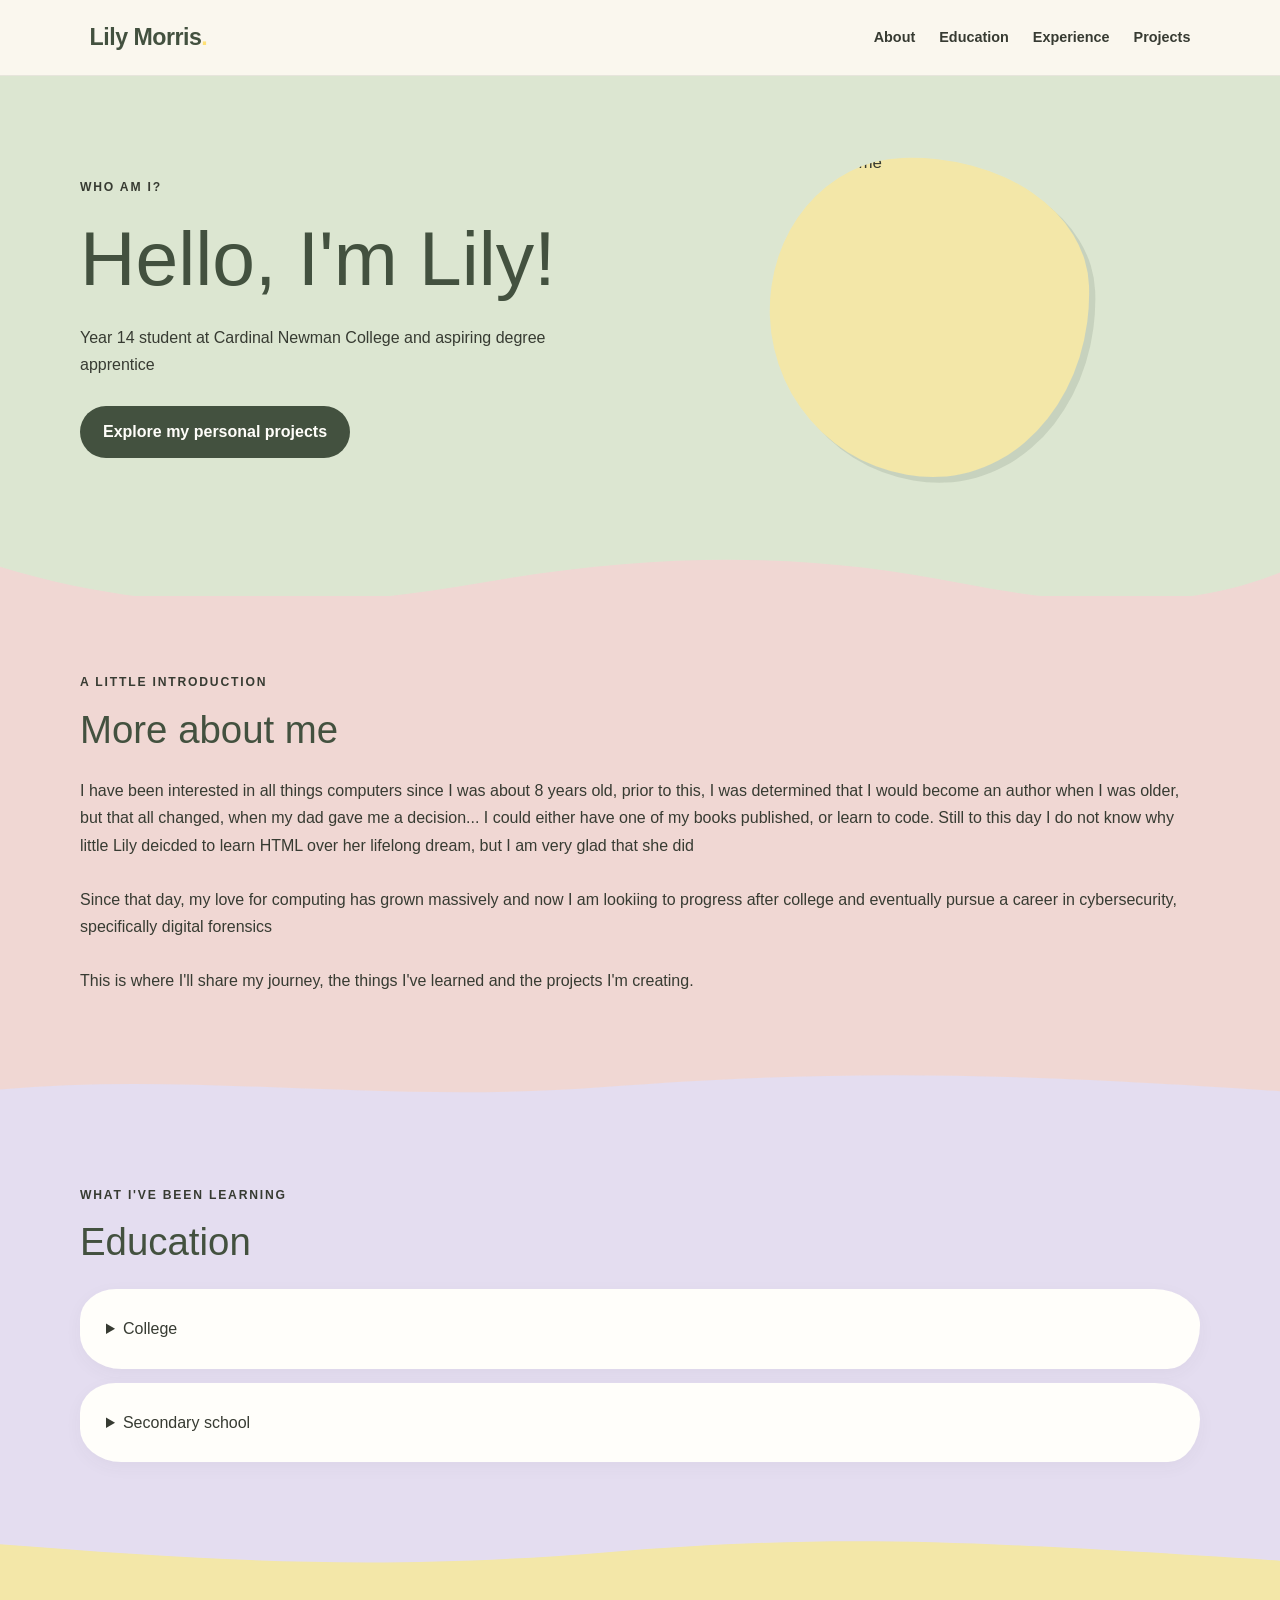
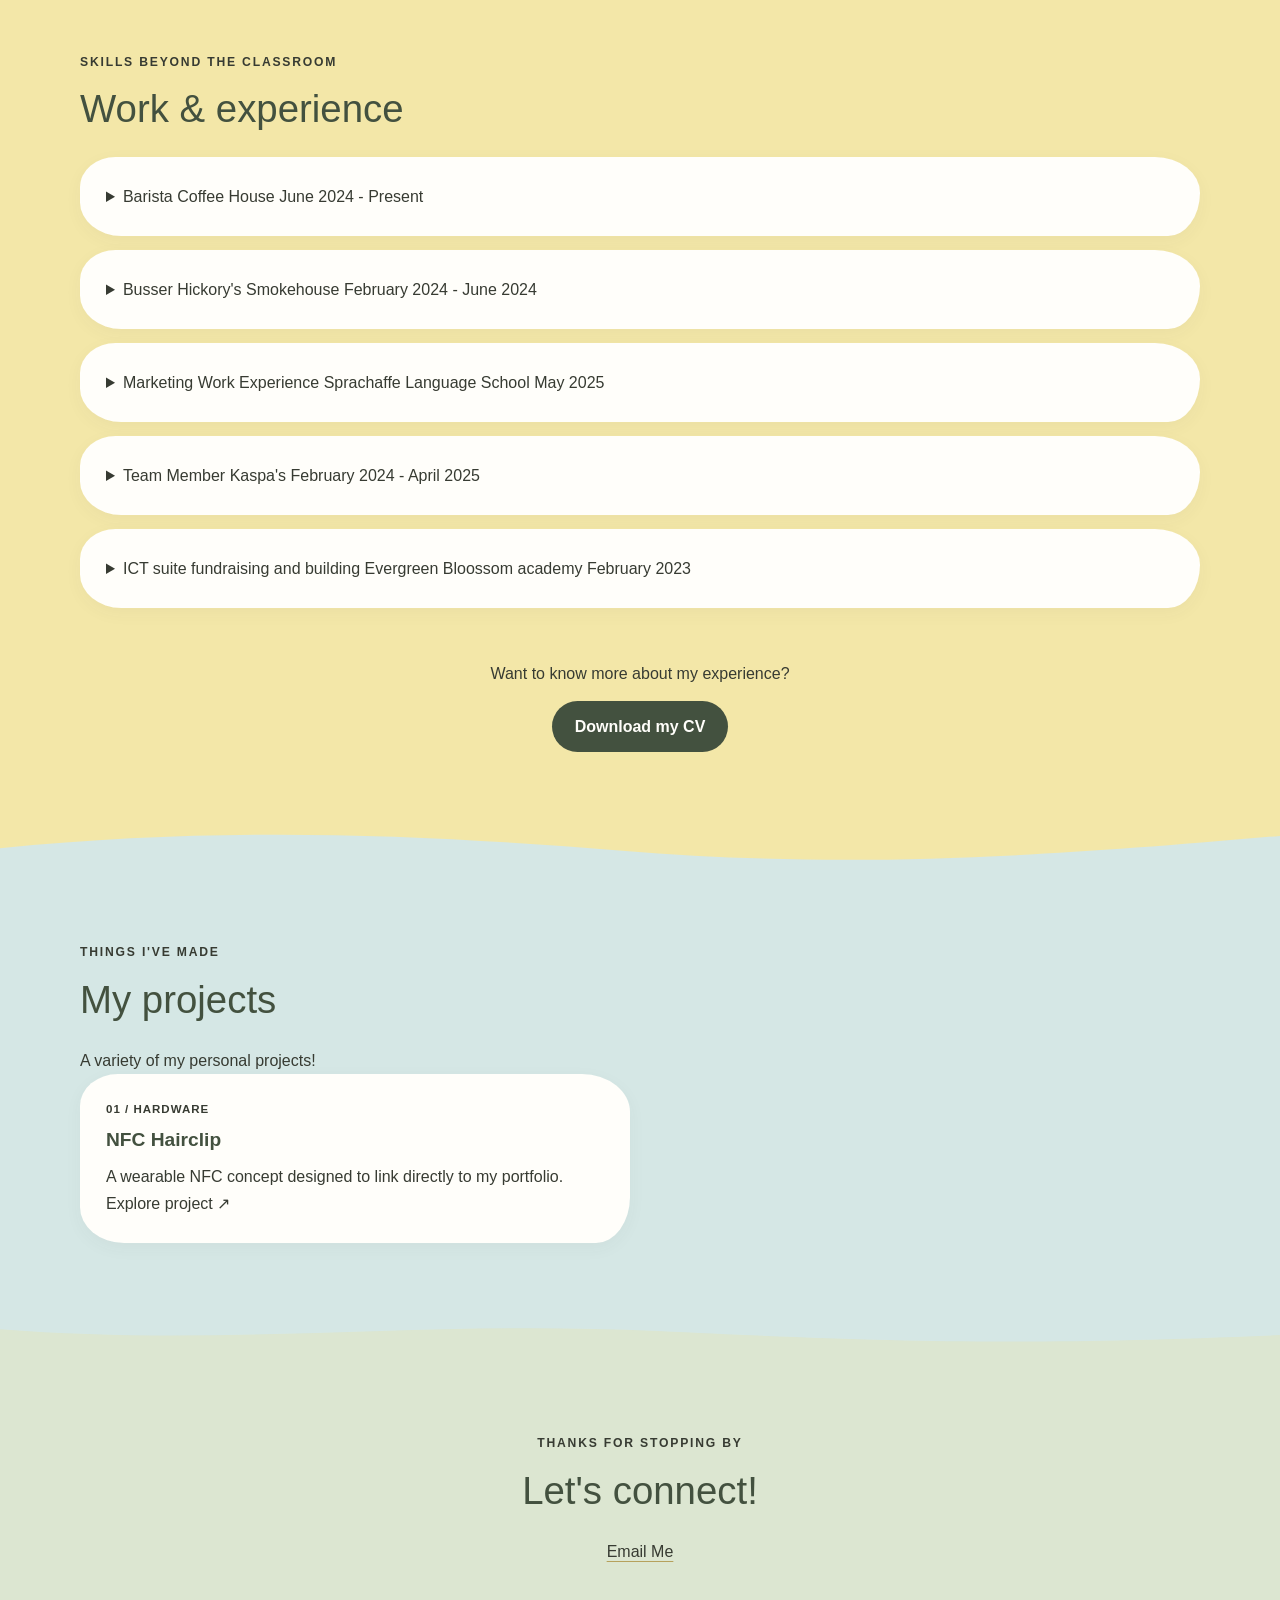
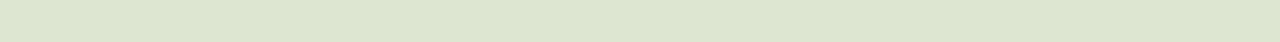
==== index.html @ beda36d9 "Add files via upload" ====
<!DOCTYPE html>
<html lang="en">
<head>
    <meta charset="UTF-8">
    <meta name="viewport" content="width=device-width, initial-scale=1.0">
    <meta name="description" content="My personal computer science and technology portfolio.">
    <title>Lily | Technology Portfolio</title>

    <link rel="stylesheet" href="style.css">
</head>

<body>
    <header class="site-header">
        <a class="logo" href="#home">Lily Morris<span>.</span></a>

        <nav aria-label="Main navigation">
            <a href="#about">About</a>
            <a href="#education">Education</a>
            <a href="#experience">Experience</a>
            <a href="#projects">Projects</a>
        </nav>
    </header>

    <main>
        <!-- Intro -->
        <section id="home" class="section hero">
            <div class="hero-text">
                <p class="eyebrow">WHO AM I?</p>
                <h1>Hello, I'm Lily!</h1>
                <p>
                    Year 14 student at Cardinal Newman College and aspiring degree apprentice
                </p>
                <a class="button" href="#projects">Explore my personal projects</a>
            </div>

            <div class="hero-photo">
                <img src="photos/lily.jpg" alt="A photo of me">
            </div>

            <div class="section-wave" aria-hidden="true">
                <svg viewBox="0 0 1440 55" preserveAspectRatio="none">
                    <path d="M0,18 C180,78 360,72 540,38 C760,-5 930,5 1080,38 C1240,72 1350,65 1440,25 L1440,76 L0,76 Z"
                          fill="#F0D7D3"/>
                </svg>
            </div>
            
        </section>

        <!-- About -->
        <section id="about" class="section about">
            <p class="eyebrow">A LITTLE INTRODUCTION</p>
            <h2>More about me</h2>
            <p>
                I have been interested in all things computers since I was about 8 years old, 
                prior to this, I was determined that I would become an author when I was older, 
                but that all changed, when my dad gave me a decision... I could either have one 
                of my books published, or learn to code. Still to this day I do not know why little 
                Lily deicded to learn HTML over her lifelong dream, but I am very glad that she did
            </p>
            <br>
            <p>
                Since that day, my love for computing has grown massively and now I am lookiing to 
                progress after college and eventually pursue a career in cybersecurity, specifically digital forensics
            </p>
            <br>
            <p>
                This is where I'll share my journey, the things I've
                learned and the projects I'm creating.
            </p>

            <div class="section-wave" aria-hidden="true">
                <svg viewBox="0 0 1440 55" preserveAspectRatio="none">
                    <path d="M0,30 C220,8 430,48 680,27 S1120,8 1440,32 L1440,55 L0,55 Z"
                          fill="#E4DDF0"/>
                </svg>
            </div>
        </section>

        <!-- Education -->
        <section id="education" class="section education">
            <p class="eyebrow">WHAT I'VE BEEN LEARNING</p>
            <h2>Education</h2>

            <div class="education-list">
                <details class="content-card">
                    <summary>
                        <span>College</span>
                    </summary>

                    <div class="dropdown-content">
                        <p class="entry-dates">2024-2027</p>
                        <h3>Cardinal Newman College</h3>
                        <p>
                            My college experience hasn't been traditional to say the least. 
                            I have ended up staying an extra year, which is both a blessing 
                            and a curse, but has resulted in me achieving the following qualifications:
                        </p>
                        <br>
                        <ul>
                            <li>Computer Science: B (Achieved)</li>
                            <li>Graphics: A (Achieved)</li>
                            <li>Photography: A (Predicted)</li>
                            <li>Cyber EPQ: A (Predicted)</li>
                            <li>Core Maths: A (Predicted)</li>
                        </ul>
                        <br>
                        <p>
                            Total expected UCAS points: 184
                        </p>
                    </div>
                </details>

                <details class="content-card">
                    <summary>
                        <span>Secondary school</span>
                    </summary>

                    <div class="dropdown-content">
                        <p class="entry-dates">2019-2024</p>
                        <h3>Greenbank High School</h3>
                        <p>
                            While Greenbank being an all girls school made integrating 
                            myself into a mixed college harder, it allowed me to focus on my 
                            studies and achieve:
                        </p>
                        <br>
                        <ul>
                            <li>Graphics: 8</li>
                            <li>Geography: 8 </li>
                            <b><li>Maths: 7 </li>
                            <li>Combined Science: 67</li>
                            <li>English Language: 6</li></b>
                            <li>Computer Science: 6</li>
                            <li>Spanish: 6</li>
                            <li>RE: 6</li>
                            <li>English literature: 5</li>
                            <li>Further Maths: 4 </li>
                        </ul>
                    </div>
                </details>
            </div>

            <div class="section-wave" aria-hidden="true">
                <svg viewBox="0 0 1440 55" preserveAspectRatio="none">
                    <path d="M0,15 C240,35 420,48 680,25 S1080,10 1440,35 L1440,55 L0,55 Z"
                          fill="#F3E7A8"/>
                </svg>
            </div>
        </section>

        <!-- All Experience -->
        <section id="experience" class="section experience">
            <p class="eyebrow">SKILLS BEYOND THE CLASSROOM</p>
            <h2>Work & experience</h2>

            <div class="experience-list">

                 <!-- Coffee House -->
                <details class="content-card">
                    <summary>
                        <span class="job-heading">
                            <span class="job-title">Barista</span>
                            <span class="job-company">Coffee House</span>
                        </span>
                        <span class="entry-dates">June 2024 - Present</span>
                    </summary>

                    <div class="dropdown-content">
                        <br>
                        <h3>Responsibilities</h3>
                        <p>
                            My current job involves pereparing and serving food, 
                            and drinks, as well as cleaning and closing. It has 
                            taught me valuable transferable skills such as working 
                            both independently and as a team, problem solving and 
                            communication
                        </p>
                    </div>
                </details>
                <!-- Hickory's -->
                <details class="content-card">
                    <summary>
                        <span class="job-heading">
                            <span class="job-title">Busser</span>
                            <span class="job-company">Hickory's Smokehouse</span>
                        </span>
                        <span class="entry-dates">February 2024 - June 2024</span>
                    </summary>

                    <div class="dropdown-content">
                        <br>
                        <h3>Responsibilities</h3>
                        <p>
                            As a Busser at Hickory's, I was responsible for serving food, 
                            clearing and laying tables and interacting with customers.
                        </p>
                    </div>
                </details>
                <!-- Malta -->
                <details class="content-card">
                    <summary>
                        <span class="job-heading">
                            <span class="job-title">Marketing Work Experience</span>
                            <span class="job-company">Sprachaffe Language School</span>
                        </span>
                        <span class="entry-dates">May 2025</span>
                    </summary>

                    <div class="dropdown-content">
                        <br>
                        <h3>Responsibilities</h3>
                        <p>
                            My college took me and 29 other students on 
                            a work experience trip to Malta, where we 
                            each got givena different workr placement. 
                            Mine was in business and marketing and involved me working 
                            with various other internaitonal interns and create advertisements 
                            and social media strategies for the company. This taught me how to
                            work better with people from different cultures/with a language
                            barrier, as well as enhancing my leadership skills, as none of
                            them had used the software before
                        </p>
                    </div>
                </details>
                <!-- Kaspa's -->
                <details class="content-card">
                    <summary>
                        <span class="job-heading">
                            <span class="job-title">Team Member</span>
                            <span class="job-company">Kaspa's</span>
                        </span>
                        <span class="entry-dates">February 2024 - April 2025</span>
                    </summary>

                    <div class="dropdown-content">
                        <br>
                        <h3>Responsibilities</h3>
                        <p>
                            In Kaspa's I was responsible for preparing and serving food and 
                            drinks, taking orders, cleaning, opening and closing. Being my 
                            first proper job it taught me a lot of important skills such as 
                            communicaiton and teamwork as well as independance and budgeting.
                        </p>
                    </div>
                </details>
                <!-- Ghana -->
                <details class="content-card">
                    <summary>
                        <span class="job-heading">
                            <span class="job-title">ICT suite fundraising and building</span>
                            <span class="job-company">Evergreen Bloossom academy</span>
                        </span>
                        <span class="entry-dates">February 2023</span>
                    </summary>

                    <div class="dropdown-content">
                        <br>
                        <h3>Responsibilities</h3>
                        <p>
                            This one one of the most unique experiences I have had and involed 
                            me and 9 others being taken to our sister school in Ghana after 
                            fundraising for an ICT suite to be built. We then helped to build 
                            the ICT suite, teach the staff and students how to use the computers
                             as well as helping them with their english skills and taking them 
                             on days out. This experience taught me leadership skills as well as 
                             giving me a different perspective on other cultures and how 
                             technology effects them
                        </p>
                    </div>
                </details>



            </div>
            <br>
            <div class="cv-download">
                <p>Want to know more about my experience?</p>
                <a class="button" href="cv.pdf" download>
                    <span aria-hidden="true"></span> Download my CV
                </a>
            </div>

            <div class="section-wave" aria-hidden="true">
                <svg viewBox="0 0 1440 55" preserveAspectRatio="none">
                    <path d="M0,32 C250,5 470,15 700,35 S1120,48 1440,17 L1440,55 L0,55 Z"
                          fill="#D5E7E5"/>
                </svg>
            </div>
        </section>

        <!-- Independent Projects -->
        <section id="projects" class="section projects">
            <p class="eyebrow">THINGS I'VE MADE</p>
            <h2>My projects</h2>
            <p>
                A variety of my personal projects!
            </p>

            <div class="project-grid">

                <a class="content-card project-card"
                   href="nfc-hairclip.html">
                    <p class="project-number">01 / HARDWARE</p>
                    <h3>NFC Hairclip</h3>
                    <p>
                        A wearable NFC concept designed to link directly
                        to my portfolio.
                    </p>
                    <span class="project-link">
                        Explore project ↗
                    </span>
                </a>

                <!-- Duplicate that block for each new project -->

            </div>

            <div class="section-wave" aria-hidden="true">
                <svg viewBox="0 0 1440 55" preserveAspectRatio="none">
                    <path d="M0,20 C260,42 470,8 740,22 S1150,40 1440,27 L1440,55 L0,55 Z"
                          fill="#DCE6D1"/>
                </svg>
            </div>
        </section>

        <!-- Contact me -->
        <section class="section contact">
            <p class="eyebrow">THANKS FOR STOPPING BY</p>
            <h2>Let's connect!</h2>
            <p>
                <a href="mailto:lilyskymorris@gmail.com">Email Me</a>
            </p>

            <div class="section-wave" aria-hidden="true">
                <svg viewBox="0 0 1440 48" preserveAspectRatio="none">
                    <path d="M0,18 C300,40 500,8 800,18 S1180,34 1440,24 L1440,48 L0,48 Z"
                          fill="#DCE6D1"/>
                </svg>
            </div>
        </section>
    </main>
</body>
</html>
---- style.css ----
/* Colours and fonts */

:root {
    --cream: #FAF7EE;
    --butter: #F3E7A8;
    --sage: #DCE6D1;
    --pink: #F0D7D3;
    --lilac: #E4DDF0;
    --blue: #D5E7E5;
    --olive: #43513F;
    --text: #373B32;
    --white: #FFFEFA;

    --font-heading: "Lemon Days", sans-serif;
    --font-rounded: "Quicksand", sans-serif;
    --font-body: "Quicksand", sans-serif;
}

/* Basic */
.section h2 {
    font-size: clamp(2rem, 3vw, 2.6rem);
    margin-bottom: 24px;
    line-height: 1.2;
}

* {
    box-sizing: border-box;
    margin: 0;
    padding: 0;
}

html {
    scroll-behavior: smooth;
    scroll-padding-top: 90px;
}

body {
    background: var(--cream);
    color: var(--text);
    font-family: var(--font-body);
    font-size: 16px;
    line-height: 1.7;
}

a {
    color: inherit;
    text-decoration: none;
}


h1,
h2,
h3 {
    line-height: 1.2;
    color: var(--olive);
}

h1,
h2 {
    font-family: var(--font-heading);
    font-weight: normal;
}

h3,
nav,
.button,
.eyebrow {
    font-family: var(--font-rounded);
    font-weight: 700;
}

/* Navigation */

.site-header {
    position: sticky;
    top: 0;
    z-index: 10;

    display: flex;
    align-items: center;
    justify-content: space-between;
    gap: 24px;

    padding: 18px 7%;
    background: rgba(250, 247, 238, 0.94);
    border-bottom: 1px solid rgba(67, 81, 63, 0.1);
    backdrop-filter: blur(12px);
}

.logo {
    color: var(--olive);
    font-size: 1.45rem;
    font-weight: 700;
    letter-spacing: -0.5px;
}

.logo span {
    color: #ffe176;
}

nav {
    display: flex;
    flex-wrap: wrap;
    gap: 24px;
    font-size: 0.9rem;
}

nav a {
    transition: color 0.2s ease;
}

nav a:hover {
    color: #927A30;
}

/* Full-width main sections */

.section {
    width: 100%;
    margin: 0;
    padding: clamp(44px, 6vw, 76px)
             max(6%, calc((100% - 1120px) / 2));
    border-radius: 0;
    scroll-margin-top: 100px;
}

/* Hero */

.hero {
    min-height: 520px;

    display: grid;
    grid-template-columns: 1.2fr 0.8fr;
    align-items: center;
    gap: 48px;

    background: var(--sage);
    border-radius: 0;
}

.hero-text h1 {
    font-size: clamp(2.8rem, 6vw, 5rem);
    margin: 12px 0 20px;
}

.hero-text > p:not(.eyebrow) {
    margin-bottom: 28px;
}

.eyebrow {
    font-size: 0.76rem;
    letter-spacing: 1.8px;
    text-transform: uppercase;
    margin-bottom: 14px;
}


/* photo of me  */

.hero-photo {
    width: min(100%, 320px);
    aspect-ratio: 1 / 1;
    justify-self: center;
    overflow: hidden;
    border-radius: 43% 57% 49% 51% / 48% 42% 58% 52%;
    background: var(--butter);
    box-shadow: 6px 6px 0 rgba(53, 70, 50, 0.12);
    transform: rotate(-2deg);
}

.hero-photo img {
    display: block;
    width: 100%;
    height: 100%;
    object-fit: cover;
    object-position: center;
    transform: rotate(2deg) scale(1.06);
}

@media (max-width: 760px) {
    .hero-photo {
        width: min(65%, 220px);
    }
}



/* Buttons */

.button {
    display: inline-flex;
    align-items: center;
    justify-content: center;

    padding: 12px 23px;
    border-radius: 100px;

    background: var(--olive);
    color: var(--white);

    transition: transform 0.2s ease,
                background 0.2s ease;
}

.button:hover {
    transform: translateY(-3px);
    background: #596C51;
}


/* About  */

.about {
    background: var(--pink);
}

/* Education */

.education {
    background: var(--lilac);
}

/* Experience */

.experience {
    background: var(--butter);
}

/* Projects */

.projects {
    background: var(--blue);
}

.project-grid {
    display: grid;
    grid-template-columns: repeat(2, minmax(0, 1fr));
    gap: 20px;
}

/* content bubbles */

.content-card {
    position: relative;
    padding: 26px;

    background: var(--white);
    border: none;

    border-radius: 38px 48px 34px 44px /
                   32px 38px 46px 36px;

    box-shadow: 0 5px 18px rgba(67, 81, 63, 0.045);

    transition: transform 0.2s ease,
                box-shadow 0.2s ease;
}

.content-card:hover {
    transform: translateY(-2px);
    box-shadow: 0 8px 22px rgba(67, 81, 63, 0.08);
}

.content-card h3 {
    margin: 8px 0 12px;
    font-size: 1.2rem;
}

.project-number {
    font-size: 0.72rem;
    font-weight: 700;
    letter-spacing: 1px;
}

/* Education and experience bubble spacing */

.education-list,
.experience-list {
    display: flex;
    flex-direction: column;
    gap: 14px;
}

/* CV */

.cv-download {
    margin-top: 24px;
    text-align: center;
}

.cv-download p {
    margin: 0 auto 14px;
}

.cv-download .button {
    display: inline-flex;
    justify-content: center;
    align-items: center;
}

/* Contact */

.contact {
    text-align: center;
    background: var(--sage);
}

.contact p {
    margin-left: auto;
    margin-right: auto;
}

.contact a {
    color: inherit;
    text-decoration: underline;
    text-decoration-color: #b6a15c;
    text-underline-offset: 4px;

    transition: color 0.2s ease;
}

.contact a:hover {
    color: #927A30;
}


/* 14. Responsive layout */

@media (max-width: 760px) {
    .site-header {
        align-items: flex-start;
        flex-direction: column;
        padding: 16px 6%;
    }

    nav {
        gap: 12px 18px;
        font-size: 0.82rem;
    }

    .section {
        width: 100%;
        margin: 0;
        padding: 40px 6%;
        border-radius: 0;
    }

    .hero {
        grid-template-columns: 1fr;
        gap: 28px;
    }

    .photo-placeholder {
        min-height: 240px;
    }

    .project-grid {
        grid-template-columns: 1fr;
    }

    .content-card {
        padding: 22px;
    }
}

@media (prefers-reduced-motion: reduce) {
    html {
        scroll-behavior: auto;
    }

    *,
    *::before,
    *::after {
        transition-duration: 0.01ms !important;
        animation-duration: 0.01ms !important;
        animation-iteration-count: 1 !important;
    }
}

/* waves SVG code */

.section {
    position: relative;
    overflow: visible;
    isolation: isolate;
}

.hero,
.about,
.education,
.experience,
.projects {
    padding-bottom: calc(clamp(44px, 6vw, 76px) + 38px);
}

.section-wave {
    position: absolute;
    z-index: 2;
    bottom: -1px;
    left: 0;
    width: 100%;
    height: 45px;
    line-height: 0;
    pointer-events: none;
}

.section-wave svg {
    display: block;
    width: 100%;
    height: 100%;
}

/* photo on small screens */
@media (min-width: 761px) {
    .hero-photo {
        display: none;
    }
}

/* Smaller screens: show the photo between the eyebrow and heading */

/* Desktop layout */
.hero {
    display: grid;
    grid-template-columns: 1fr 1fr;
    align-items: center;
    gap: 40px;
}

.hero-photo {
    display: block;
}

/* Mobile layout */
@media (max-width: 760px) {
    .hero {
        grid-template-columns: 1fr;
        gap: 0;
    }

    .hero-text {
        display: contents;
    }

    .hero-text .eyebrow {
        grid-row: 1;
    }

    .hero-photo {
        grid-row: 2;
        width: min(65%, 220px);
        margin: 8px 0 18px;
        justify-self: start;
    }

    .hero-text h1 {
        grid-row: 3;
        margin-top: 0;
    }

    .hero-text > p:not(.eyebrow) {
        grid-row: 4;
    }

    .hero-text .button {
        grid-row: 5;
        justify-self: start;
    }
}
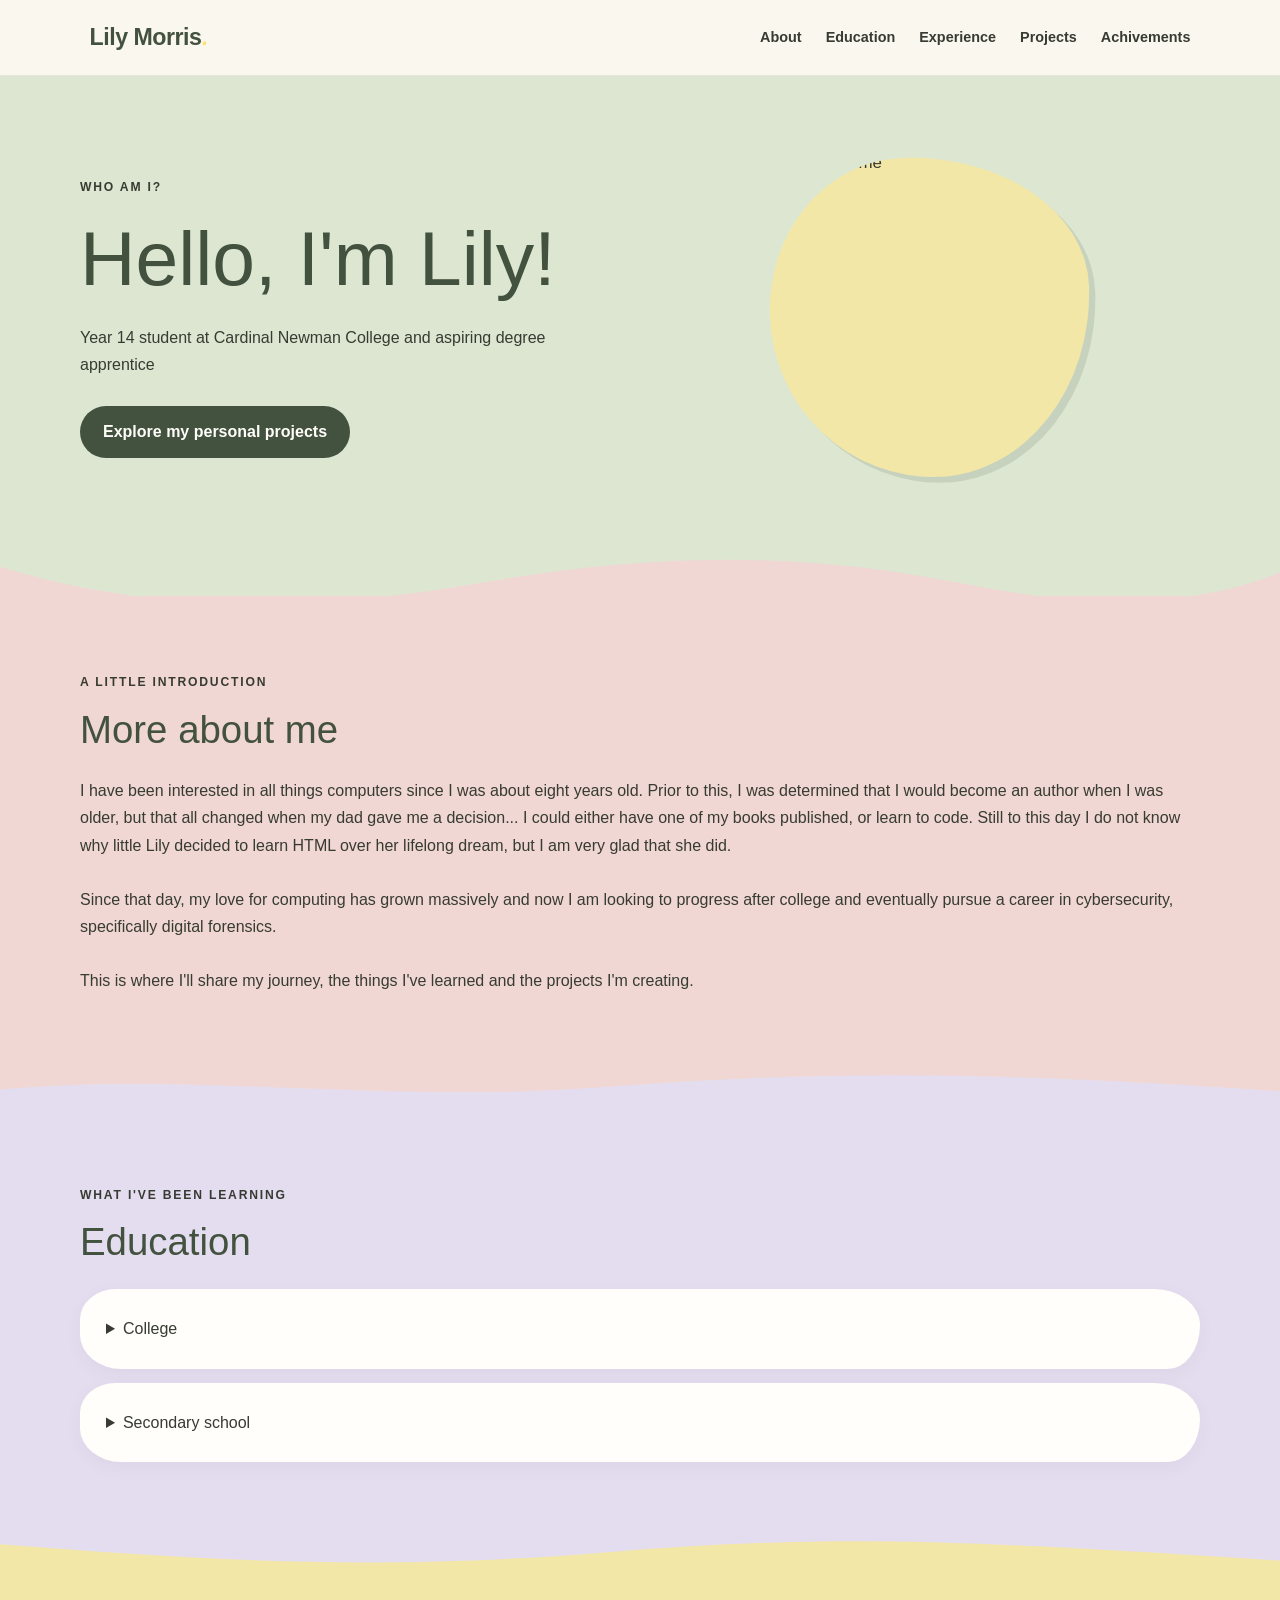
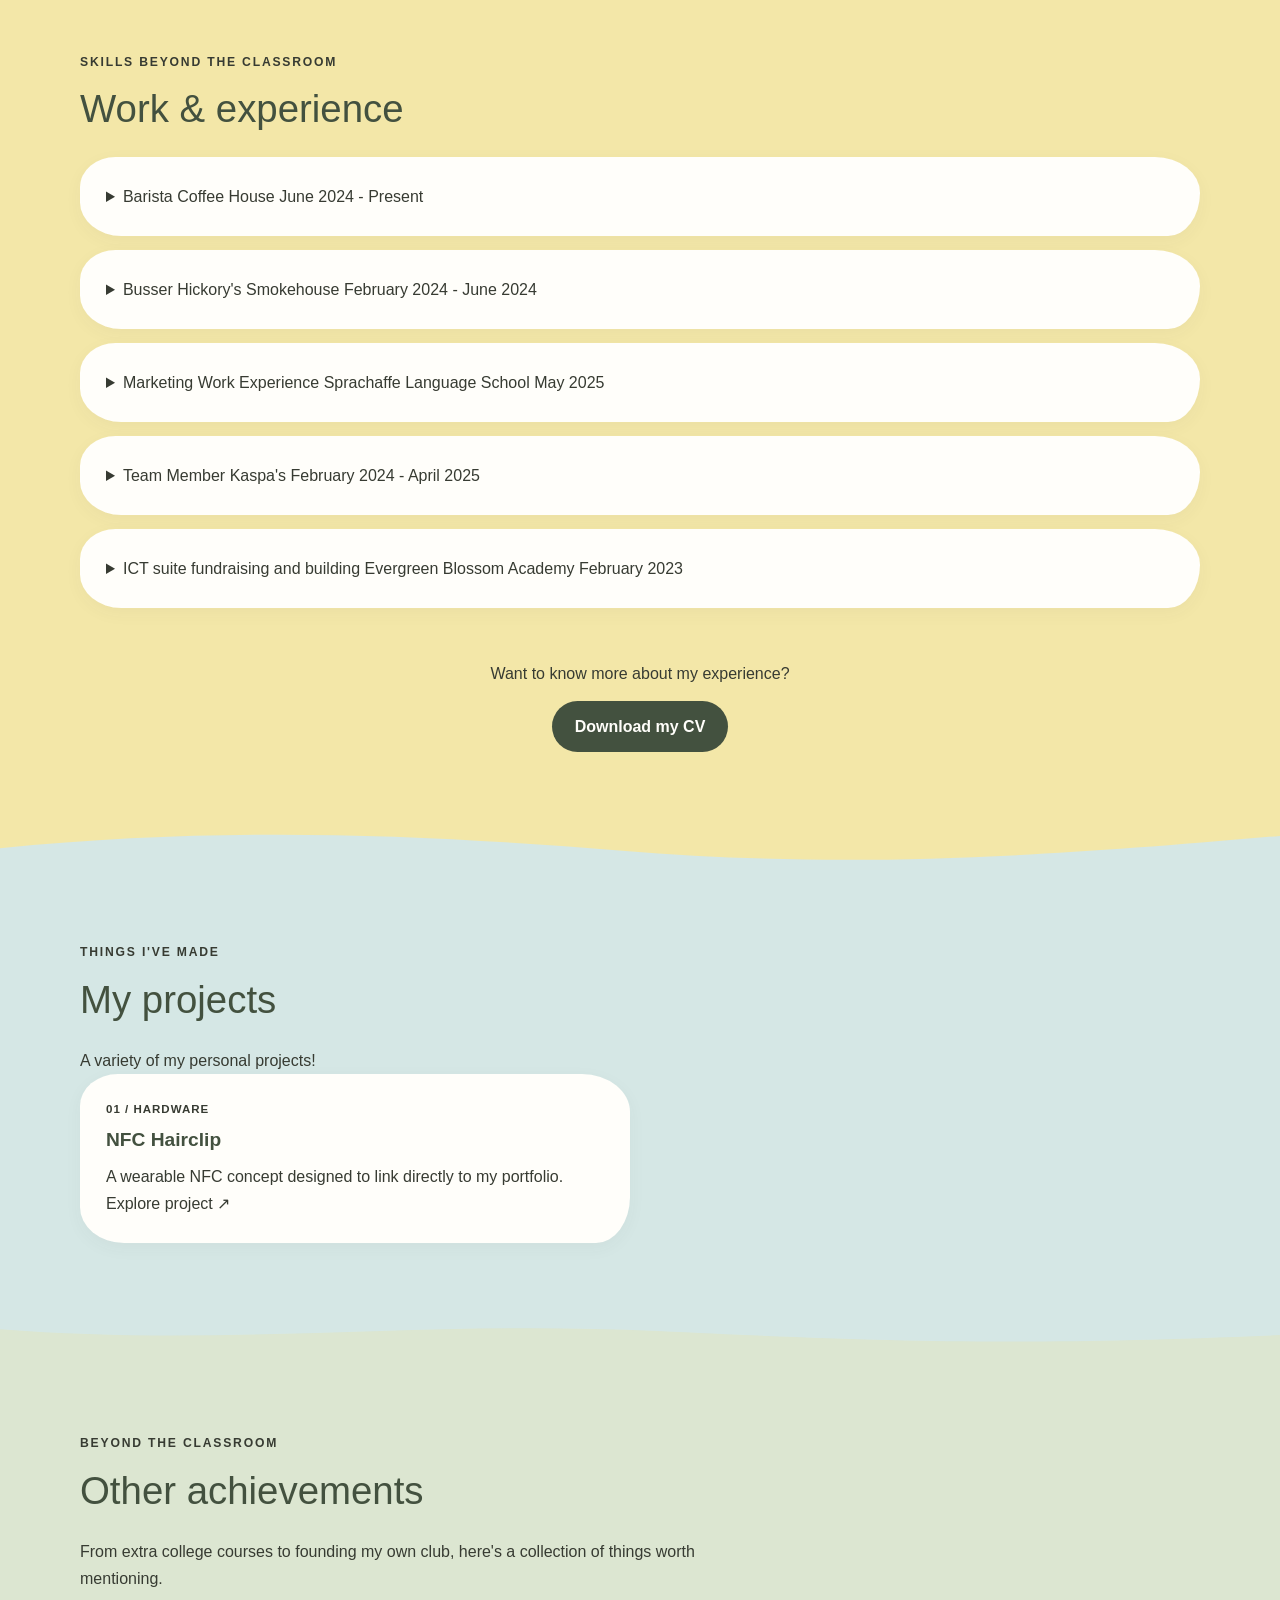
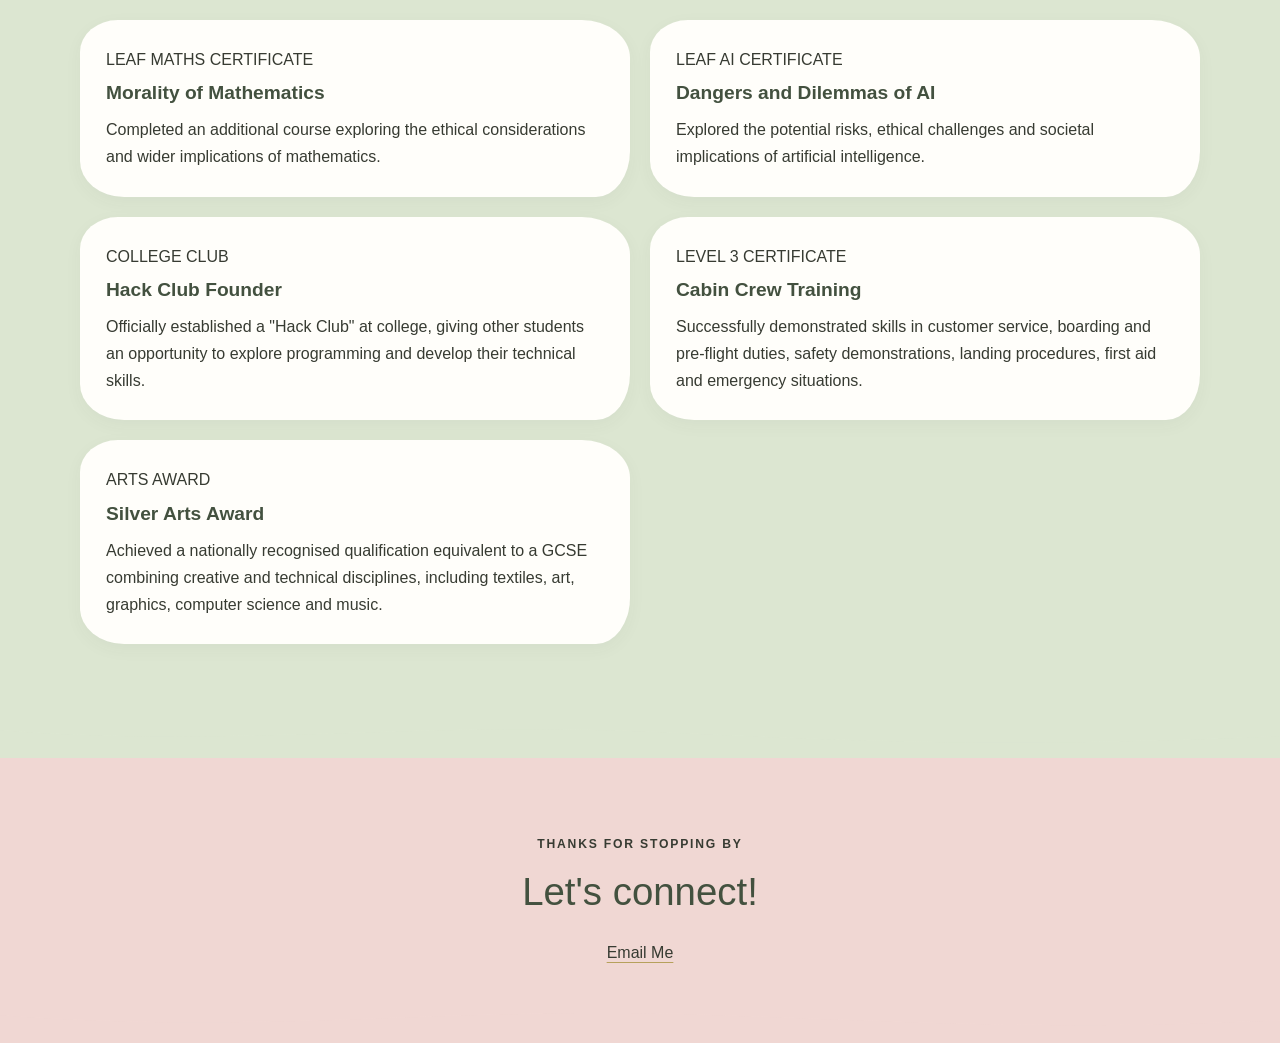
==== commit ac5fe84d: "Update index.html added a section" ====
--- a/index.html
+++ b/index.html
@@ -19,6 +19,7 @@
             <a href="#education">Education</a>
             <a href="#experience">Experience</a>
             <a href="#projects">Projects</a>
+            <a href="#achievements">Achivements</a>
         </nav>
     </header>
 
@@ -52,16 +53,16 @@
             <p class="eyebrow">A LITTLE INTRODUCTION</p>
             <h2>More about me</h2>
             <p>
-                I have been interested in all things computers since I was about 8 years old, 
-                prior to this, I was determined that I would become an author when I was older, 
-                but that all changed, when my dad gave me a decision... I could either have one 
+                I have been interested in all things computers since I was about eight years old. 
+                Prior to this, I was determined that I would become an author when I was older, 
+                but that all changed when my dad gave me a decision... I could either have one 
                 of my books published, or learn to code. Still to this day I do not know why little 
-                Lily deicded to learn HTML over her lifelong dream, but I am very glad that she did
+                Lily decided to learn HTML over her lifelong dream, but I am very glad that she did.
             </p>
             <br>
             <p>
-                Since that day, my love for computing has grown massively and now I am lookiing to 
-                progress after college and eventually pursue a career in cybersecurity, specifically digital forensics
+                Since that day, my love for computing has grown massively and now I am looking to 
+                progress after college and eventually pursue a career in cybersecurity, specifically digital forensics.
             </p>
             <br>
             <p>
@@ -92,7 +93,7 @@
                         <p class="entry-dates">2024-2027</p>
                         <h3>Cardinal Newman College</h3>
                         <p>
-                            My college experience hasn't been traditional to say the least. 
+                            My college experience hasn't been traditional, to say the least. 
                             I have ended up staying an extra year, which is both a blessing 
                             and a curse, but has resulted in me achieving the following qualifications:
                         </p>
@@ -134,7 +135,7 @@
                             <li>Computer Science: 6</li>
                             <li>Spanish: 6</li>
                             <li>RE: 6</li>
-                            <li>English literature: 5</li>
+                            <li>English Literature: 5</li>
                             <li>Further Maths: 4 </li>
                         </ul>
                     </div>
@@ -170,11 +171,11 @@
                         <br>
                         <h3>Responsibilities</h3>
                         <p>
-                            My current job involves pereparing and serving food, 
+                            My current job involves preparing and serving food, 
                             and drinks, as well as cleaning and closing. It has 
                             taught me valuable transferable skills such as working 
                             both independently and as a team, problem solving and 
-                            communication
+                            communication.
                         </p>
                     </div>
                 </details>
@@ -192,7 +193,7 @@
                         <br>
                         <h3>Responsibilities</h3>
                         <p>
-                            As a Busser at Hickory's, I was responsible for serving food, 
+                            As a busser at Hickory's, I was responsible for serving food, 
                             clearing and laying tables and interacting with customers.
                         </p>
                     </div>
@@ -213,13 +214,13 @@
                         <p>
                             My college took me and 29 other students on 
                             a work experience trip to Malta, where we 
-                            each got givena different workr placement. 
+                            each got a different work placement. 
                             Mine was in business and marketing and involved me working 
-                            with various other internaitonal interns and create advertisements 
+                            with various other international interns and creating advertisements 
                             and social media strategies for the company. This taught me how to
-                            work better with people from different cultures/with a language
-                            barrier, as well as enhancing my leadership skills, as none of
-                            them had used the software before
+                            work better with people from different cultures including facing 
+                            language barriers, as well as enhancing my leadership skills, as none 
+                            of them had used the software before.
                         </p>
                     </div>
                 </details>
@@ -237,10 +238,10 @@
                         <br>
                         <h3>Responsibilities</h3>
                         <p>
-                            In Kaspa's I was responsible for preparing and serving food and 
+                            At Kaspa's I was responsible for preparing and serving food and 
                             drinks, taking orders, cleaning, opening and closing. Being my 
                             first proper job it taught me a lot of important skills such as 
-                            communicaiton and teamwork as well as independance and budgeting.
+                            communication and teamwork as well as independence and budgeting.
                         </p>
                     </div>
                 </details>
@@ -249,7 +250,7 @@
                     <summary>
                         <span class="job-heading">
                             <span class="job-title">ICT suite fundraising and building</span>
-                            <span class="job-company">Evergreen Bloossom academy</span>
+                            <span class="job-company">Evergreen Blossom Academy</span>
                         </span>
                         <span class="entry-dates">February 2023</span>
                     </summary>
@@ -258,14 +259,14 @@
                         <br>
                         <h3>Responsibilities</h3>
                         <p>
-                            This one one of the most unique experiences I have had and involed 
+                            This was one of the most unique experiences I have had and involved 
                             me and 9 others being taken to our sister school in Ghana after 
                             fundraising for an ICT suite to be built. We then helped to build 
                             the ICT suite, teach the staff and students how to use the computers
-                             as well as helping them with their english skills and taking them 
+                             as well as helping them with their English skills and taking them 
                              on days out. This experience taught me leadership skills as well as 
                              giving me a different perspective on other cultures and how 
-                             technology effects them
+                             technology affects them.
                         </p>
                     </div>
                 </details>
@@ -323,6 +324,75 @@
                 </svg>
             </div>
         </section>
+        <!-- other achivements-->
+        <section id="achievements" class="section achievements">
+            <p class="eyebrow">BEYOND THE CLASSROOM</p>
+            <h2>Other achievements</h2>
+
+            <p class="achievement-intro">
+             From extra college courses to founding my own club,
+             here's a collection of things worth mentioning.
+            </p>
+
+            <div class="achievement-grid">
+
+    <div class="content-card">
+        <p class="entry-dates">LEAF MATHS CERTIFICATE</p>
+        <h3>Morality of Mathematics</h3>
+        <p>
+            Completed an additional course exploring the ethical
+            considerations and wider implications of mathematics.
+        </p>
+    </div>
+
+    <div class="content-card">
+        <p class="entry-dates">LEAF AI CERTIFICATE</p>
+        <h3>Dangers and Dilemmas of AI</h3>
+        <p>
+            Explored the potential risks, ethical challenges and
+            societal implications of artificial intelligence.
+        </p>
+    </div>
+
+    <div class="content-card">
+        <p class="entry-dates">COLLEGE CLUB</p>
+        <h3>Hack Club Founder</h3>
+        <p>
+            Officially established a "Hack Club" at college, giving
+            other students an opportunity to explore programming and 
+            develop their technical skills.
+        </p>
+    </div>
+
+    <div class="content-card">
+        <p class="entry-dates">LEVEL 3 CERTIFICATE</p>
+        <h3>Cabin Crew Training</h3>
+        <p>
+            Successfully demonstrated skills in customer service,
+            boarding and pre-flight duties, safety demonstrations,
+            landing procedures, first aid and emergency situations.
+        </p>
+    </div>
+
+    <div class="content-card">
+        <p class="entry-dates">ARTS AWARD</p>
+        <h3>Silver Arts Award</h3>
+        <p>
+            Achieved a nationally recognised qualification equivalent to a GCSE
+            combining creative and technical disciplines, including textiles,
+            art, graphics, computer science and music.
+        </p>
+    </div>
+
+</div>
+
+            <div class="section-wave" aria-hidden="true">
+              <svg viewBox="0 0 1440 55" preserveAspectRatio="none">
+                  <path d="M0,20 C260,42 470,8 740,22 S1150,40 1440,27 L1440,55 L0,55 Z"
+                   fill="#DCE6D1"/>
+                </svg>
+            </div>
+        </section>
 
         <!-- Contact me -->
         <section class="section contact">
@@ -335,7 +405,7 @@
             <div class="section-wave" aria-hidden="true">
                 <svg viewBox="0 0 1440 48" preserveAspectRatio="none">
                     <path d="M0,18 C300,40 500,8 800,18 S1180,34 1440,24 L1440,48 L0,48 Z"
-                          fill="#DCE6D1"/>
+                          fill="#F0D7D3"
                 </svg>
             </div>
         </section>
--- a/style.css
+++ b/style.css
@@ -17,12 +17,16 @@
     --font-body: "Quicksand", sans-serif;
 }
 
+/* Custom font */
+
+@font-face {
+    font-family: "Lemon Days";
+    src: url("fonts/Lemon Days.ttf") format("truetype");
+    font-weight: normal;
+    font-style: normal;
+}
+
 /* Basic */
-.section h2 {
-    font-size: clamp(2rem, 3vw, 2.6rem);
-    margin-bottom: 24px;
-    line-height: 1.2;
-}
 
 * {
     box-sizing: border-box;
@@ -48,7 +52,6 @@
     text-decoration: none;
 }
 
-
 h1,
 h2,
 h3 {
@@ -68,6 +71,12 @@
 .eyebrow {
     font-family: var(--font-rounded);
     font-weight: 700;
+}
+
+.section h2 {
+    font-size: clamp(2rem, 3vw, 2.6rem);
+    margin-bottom: 24px;
+    line-height: 1.2;
 }
 
 /* Navigation */
@@ -131,9 +140,9 @@
     min-height: 520px;
 
     display: grid;
-    grid-template-columns: 1.2fr 0.8fr;
+    grid-template-columns: 1fr 1fr;
     align-items: center;
-    gap: 48px;
+    gap: 40px;
 
     background: var(--sage);
     border-radius: 0;
@@ -155,10 +164,10 @@
     margin-bottom: 14px;
 }
 
-
-/* photo of me  */
+/* Photo of me */
 
 .hero-photo {
+    display: block;
     width: min(100%, 320px);
     aspect-ratio: 1 / 1;
     justify-self: center;
@@ -178,14 +187,6 @@
     transform: rotate(2deg) scale(1.06);
 }
 
-@media (max-width: 760px) {
-    .hero-photo {
-        width: min(65%, 220px);
-    }
-}
-
-
-
 /* Buttons */
 
 .button {
@@ -208,8 +209,7 @@
     background: #596C51;
 }
 
-
-/* About  */
+/* About */
 
 .about {
     background: var(--pink);
@@ -239,7 +239,42 @@
     gap: 20px;
 }
 
-/* content bubbles */
+/* Achievements */
+
+.achievements {
+    background: var(--sage);
+}
+
+.achievement-intro {
+    max-width: 650px;
+    margin-bottom: 28px;
+}
+
+.achievement-grid {
+    display: grid;
+    grid-template-columns: repeat(2, minmax(0, 1fr));
+    gap: 20px;
+}
+
+/* Individual achievement cards */
+
+.achievement-card {
+    padding: 26px;
+    background: var(--white);
+    border-radius: 38px 48px 34px 44px /
+                   32px 38px 46px 36px;
+    box-shadow: 0 5px 18px rgba(67, 81, 63, 0.045);
+}
+
+.achievement-card h3 {
+    margin-bottom: 10px;
+}
+
+.achievement-card p {
+    font-size: 0.95rem;
+}
+
+/* Content bubbles */
 
 .content-card {
     position: relative;
@@ -303,7 +338,7 @@
 
 .contact {
     text-align: center;
-    background: var(--sage);
+    background: var(--pink);
 }
 
 .contact p {
@@ -324,8 +359,7 @@
     color: #927A30;
 }
 
-
-/* 14. Responsive layout */
+/* Responsive layout */
 
 @media (max-width: 760px) {
     .site-header {
@@ -348,21 +382,53 @@
 
     .hero {
         grid-template-columns: 1fr;
-        gap: 28px;
+        gap: 0;
+    }
+
+    .hero-text {
+        display: contents;
+    }
+
+    .hero-text .eyebrow {
+        grid-row: 1;
+    }
+
+    .hero-photo {
+        grid-row: 2;
+        width: min(65%, 220px);
+        margin: 8px 0 18px;
+        justify-self: start;
+    }
+
+    .hero-text h1 {
+        grid-row: 3;
+        margin-top: 0;
+    }
+
+    .hero-text > p:not(.eyebrow) {
+        grid-row: 4;
+    }
+
+    .hero-text .button {
+        grid-row: 5;
+        justify-self: start;
+    }
+
+    .project-grid,
+    .achievement-grid {
+        grid-template-columns: 1fr;
+    }
+
+    .content-card {
+        padding: 22px;
     }
 
     .photo-placeholder {
         min-height: 240px;
     }
-
-    .project-grid {
-        grid-template-columns: 1fr;
-    }
-
-    .content-card {
-        padding: 22px;
-    }
-}
+}
+
+/* Reduced motion */
 
 @media (prefers-reduced-motion: reduce) {
     html {
@@ -378,7 +444,7 @@
     }
 }
 
-/* waves SVG code */
+/* Waves SVG code */
 
 .section {
     position: relative;
@@ -390,7 +456,8 @@
 .about,
 .education,
 .experience,
-.projects {
+.projects,
+.achievements {
     padding-bottom: calc(clamp(44px, 6vw, 76px) + 38px);
 }
 
@@ -410,61 +477,3 @@
     width: 100%;
     height: 100%;
 }
-
-/* photo on small screens */
-@media (min-width: 761px) {
-    .hero-photo {
-        display: none;
-    }
-}
-
-/* Smaller screens: show the photo between the eyebrow and heading */
-
-/* Desktop layout */
-.hero {
-    display: grid;
-    grid-template-columns: 1fr 1fr;
-    align-items: center;
-    gap: 40px;
-}
-
-.hero-photo {
-    display: block;
-}
-
-/* Mobile layout */
-@media (max-width: 760px) {
-    .hero {
-        grid-template-columns: 1fr;
-        gap: 0;
-    }
-
-    .hero-text {
-        display: contents;
-    }
-
-    .hero-text .eyebrow {
-        grid-row: 1;
-    }
-
-    .hero-photo {
-        grid-row: 2;
-        width: min(65%, 220px);
-        margin: 8px 0 18px;
-        justify-self: start;
-    }
-
-    .hero-text h1 {
-        grid-row: 3;
-        margin-top: 0;
-    }
-
-    .hero-text > p:not(.eyebrow) {
-        grid-row: 4;
-    }
-
-    .hero-text .button {
-        grid-row: 5;
-        justify-self: start;
-    }
-}
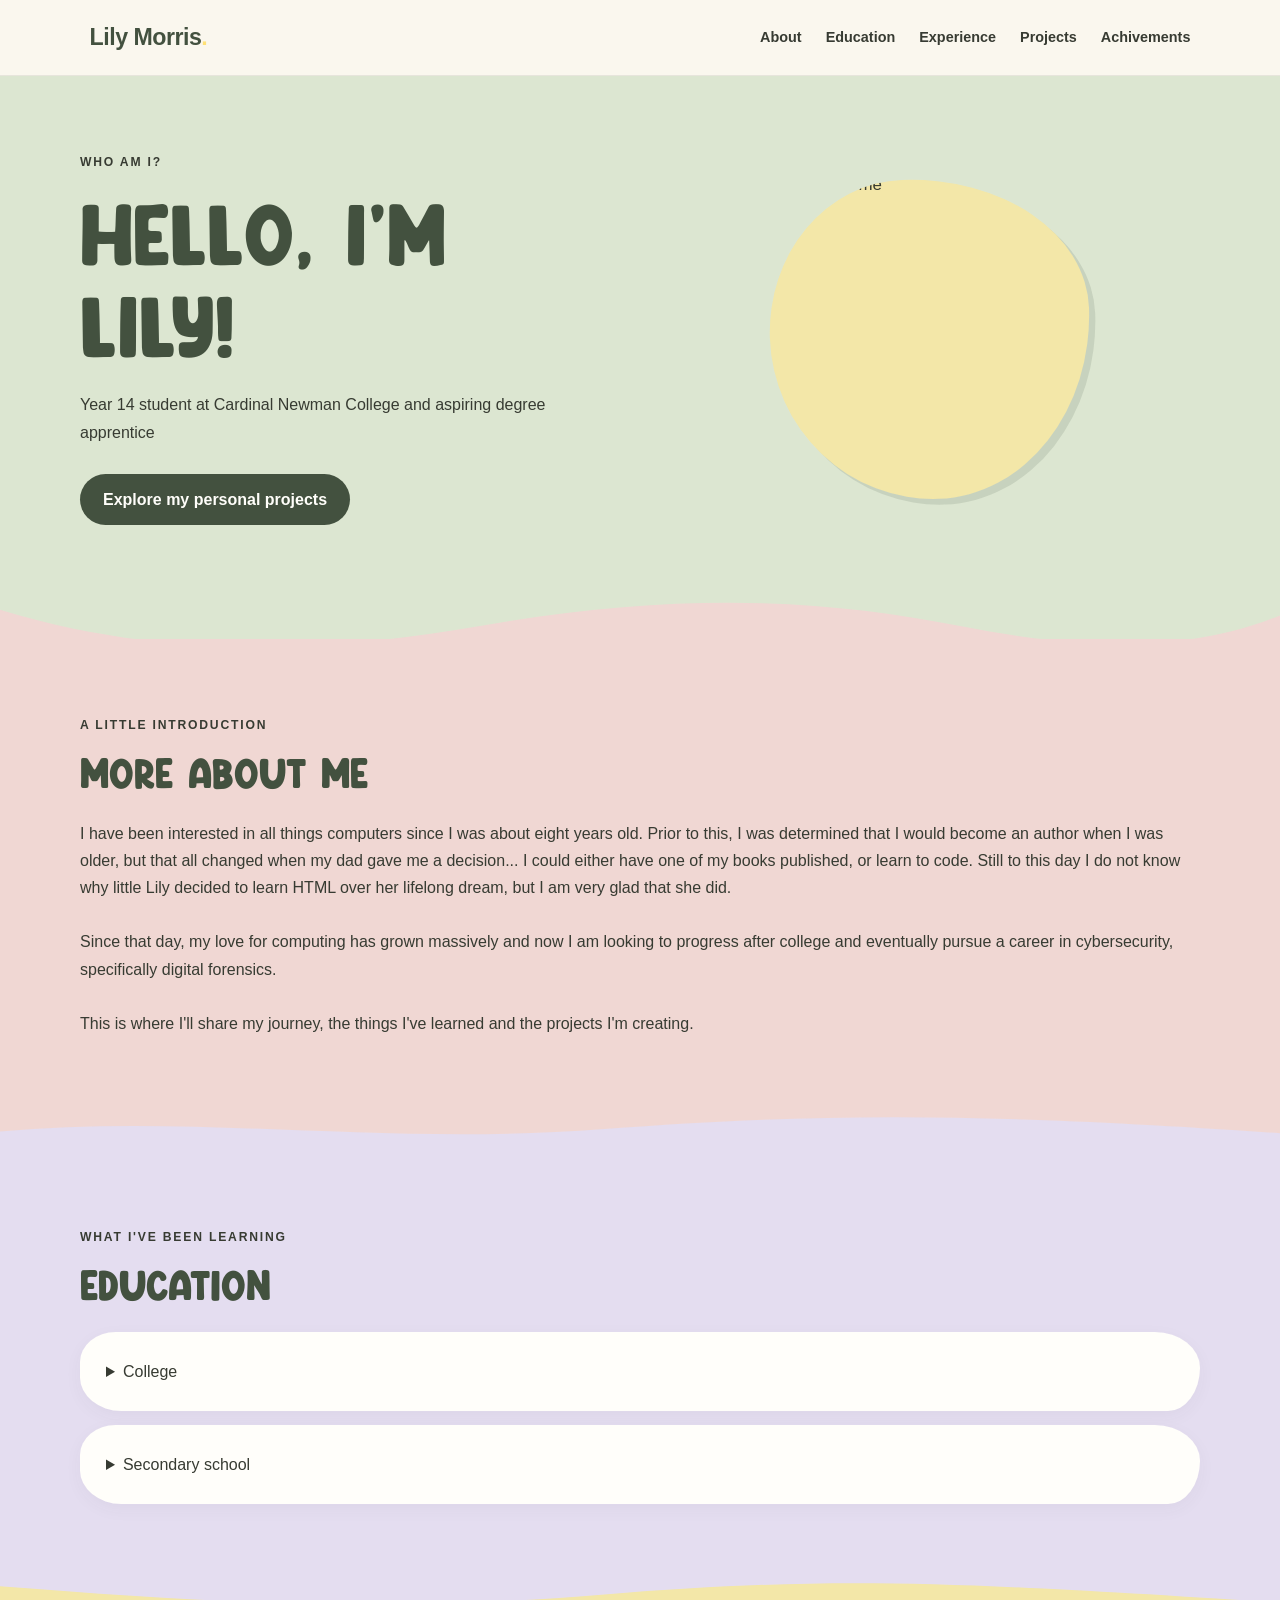
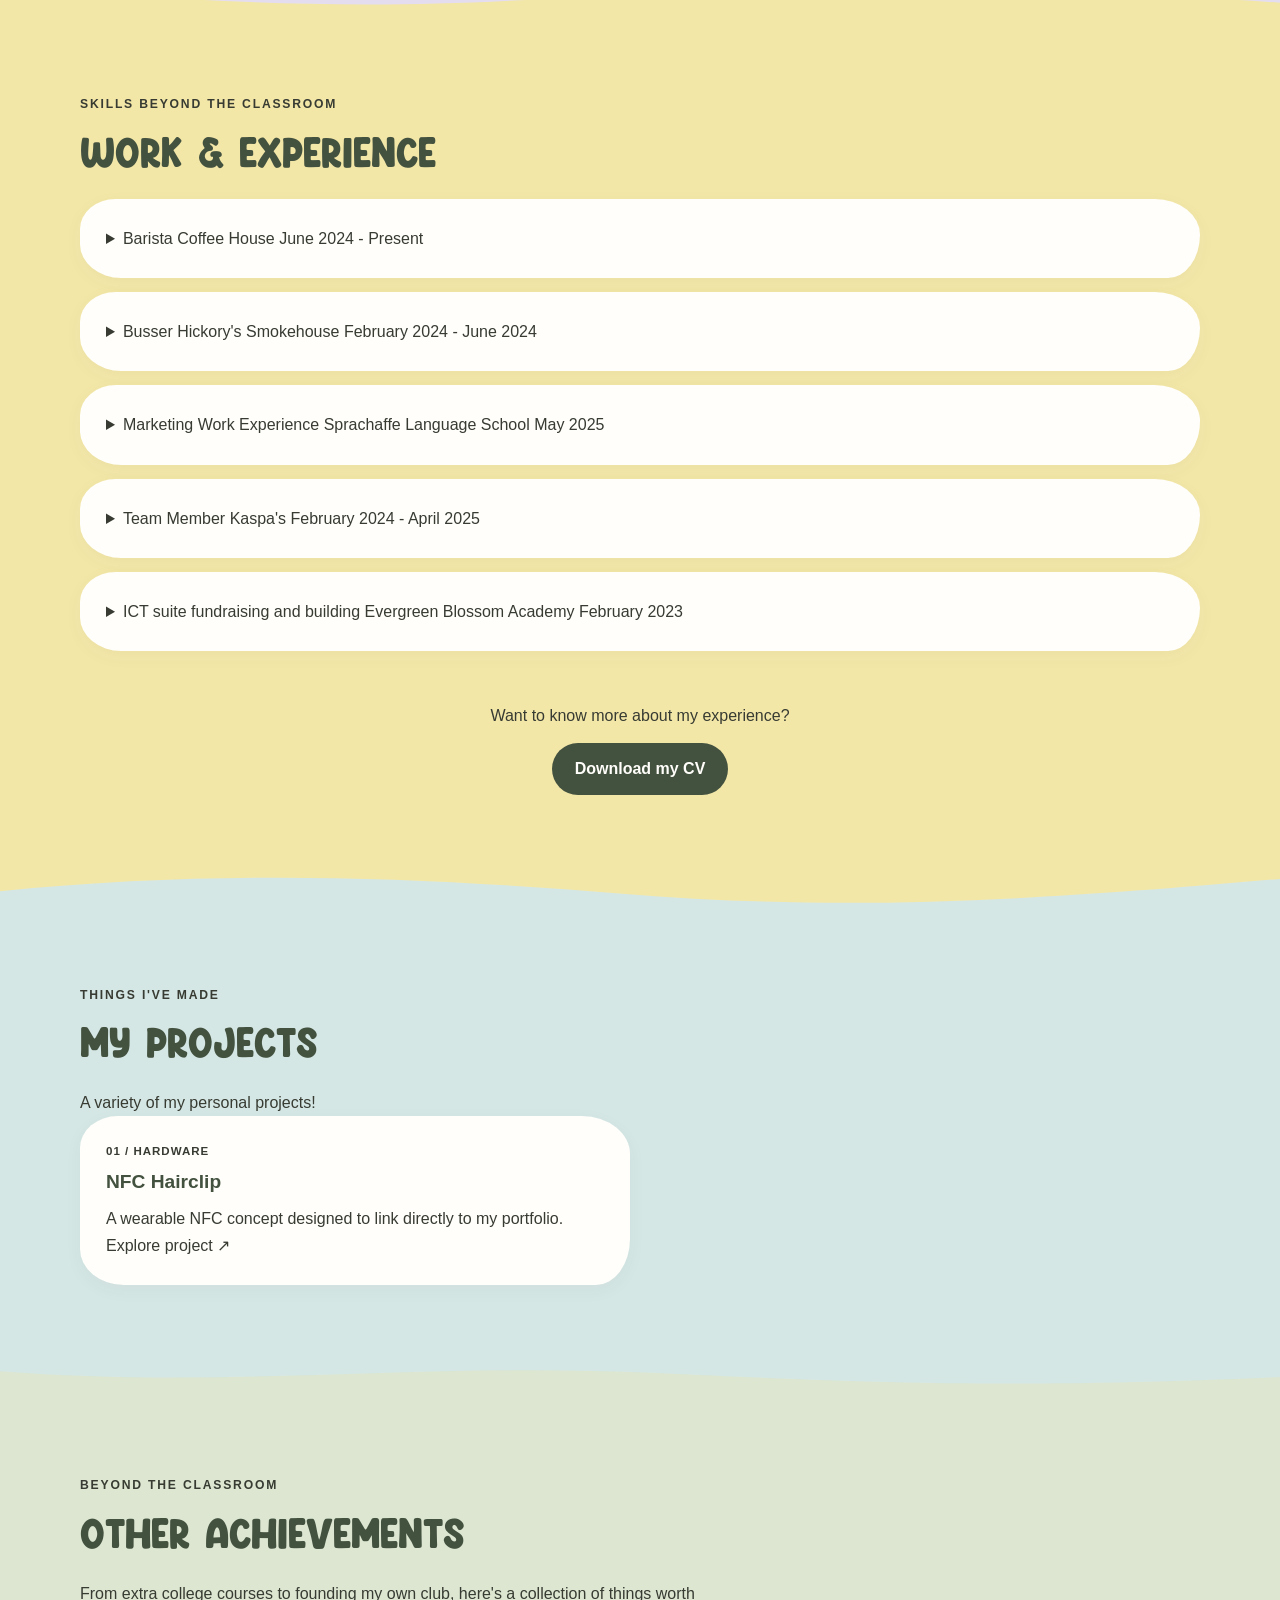
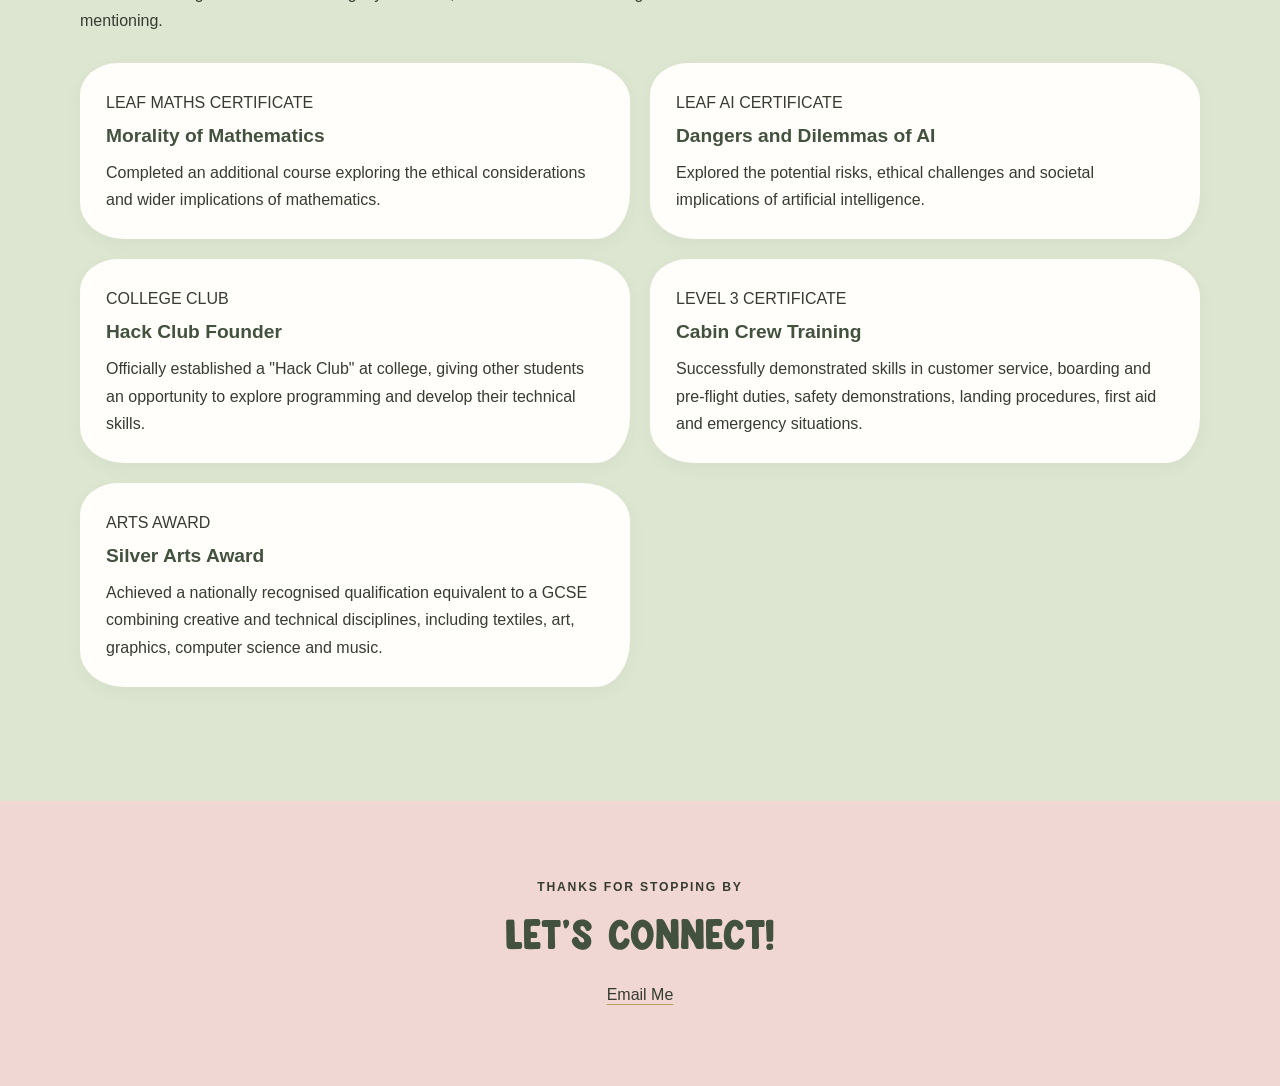
==== commit 06b4268a: "Update index.html" ====
--- a/style.css
+++ b/style.css
@@ -477,3 +477,200 @@
     width: 100%;
     height: 100%;
 }
+
+/* NFC PROJECT PAGE */
+
+.project-header {
+    position: relative;
+    padding: 55px 7% 65px;
+    background: var(--sage);
+    text-align: center;
+}
+
+.project-header h1 {
+    font-size: clamp(3rem, 7vw, 5rem);
+    margin: 12px 0 18px;
+}
+
+.project-header > p:not(.eyebrow) {
+    max-width: 600px;
+    margin: 0 auto;
+}
+
+.project-header .eyebrow {
+    margin-bottom: 10px;
+}
+
+/* Project Buttons */
+
+.project-actions {
+    display: flex;
+    justify-content: center;
+    flex-wrap: wrap;
+    gap: 14px;
+    margin-top: 28px;
+}
+
+.project-actions .button {
+    display: inline-flex;
+    align-items: center;
+    justify-content: center;
+}
+
+/* Project Sections */
+
+.project-section {
+    width: 100%;
+    max-width: none;
+    margin: 0;
+    padding: 65px max(7%, calc((100% - 1100px) / 2));
+    border-radius: 0;
+    box-shadow: none;
+}
+
+/* Alternating backgrounds */
+
+.project-section:nth-child(odd) {
+    background: var(--cream);
+}
+
+.project-section:nth-child(even) {
+    background: var(--white);
+}
+
+.project-section:nth-child(2) {
+    background: var(--pink);
+}
+
+.project-section:nth-child(3) {
+    background: var(--cream);
+}
+
+.project-section:nth-child(4) {
+    background: var(--blue);
+}
+
+.project-section:last-child {
+    background: var(--lilac);
+}
+
+.project-section h2 {
+    font-size: clamp(2rem, 4vw, 2.8rem);
+    margin-bottom: 22px;
+}
+
+.project-section .eyebrow {
+    color: #927A30;
+}
+
+/* Text and Images */
+
+.project-content-row {
+    display: grid;
+    grid-template-columns: 1fr minmax(250px, 0.85fr);
+    align-items: center;
+    gap: 55px;
+    margin-top: 35px;
+}
+
+.project-content-row p {
+    margin-bottom: 12px;
+}
+
+/* Alternate image positioning */
+
+.project-section:nth-child(2) .project-content-row:nth-of-type(even) {
+    grid-template-columns: minmax(250px, 0.85fr) 1fr;
+}
+
+.project-section:nth-child(2) .project-content-row:nth-of-type(even) .project-image {
+    order: -1;
+}
+
+/* Project Images */
+
+.project-image {
+    text-align: center;
+}
+
+.project-image img {
+    display: block;
+    width: 100%;
+    max-width: 430px;
+    max-height: 340px;
+    margin: 0 auto;
+
+    object-fit: contain;
+    border-radius: 4px;
+    background: transparent;
+}
+
+.project-image p {
+    margin-top: 12px;
+    font-size: 0.9rem;
+    color: var(--olive);
+}
+
+/* Next Steps */
+
+.project-section:last-child {
+    text-align: center;
+}
+
+.project-section:last-child p:last-child {
+    max-width: 700px;
+    margin: 0 auto;
+}
+
+/* Footer */
+
+.project-footer {
+    padding: 30px 7%;
+    background: var(--pink);
+    text-align: center;
+}
+
+.project-footer p {
+    margin-bottom: 8px;
+}
+
+/* Responsive Layout */
+
+@media (max-width: 760px) {
+    .project-header {
+        padding: 40px 6% 50px;
+    }
+
+    .project-section {
+        padding: 45px 7%;
+    }
+
+    .project-content-row,
+    .project-section:nth-child(2) .project-content-row:nth-of-type(even) {
+        grid-template-columns: 1fr;
+        gap: 22px;
+    }
+
+    .project-section:nth-child(2) .project-content-row:nth-of-type(even) .project-image {
+        order: 0;
+    }
+
+    .project-image img {
+        max-width: 100%;
+        max-height: 280px;
+    }
+
+    .project-footer {
+        padding: 30px 6%;
+    }
+}
+/* Bottom Project Buttons */
+
+.project-actions-bottom {
+    padding: 35px 7%;
+    margin: 0;
+    background: var(--cream);
+}
+.project-footer .project-actions {
+    margin-top: 18px;
+}
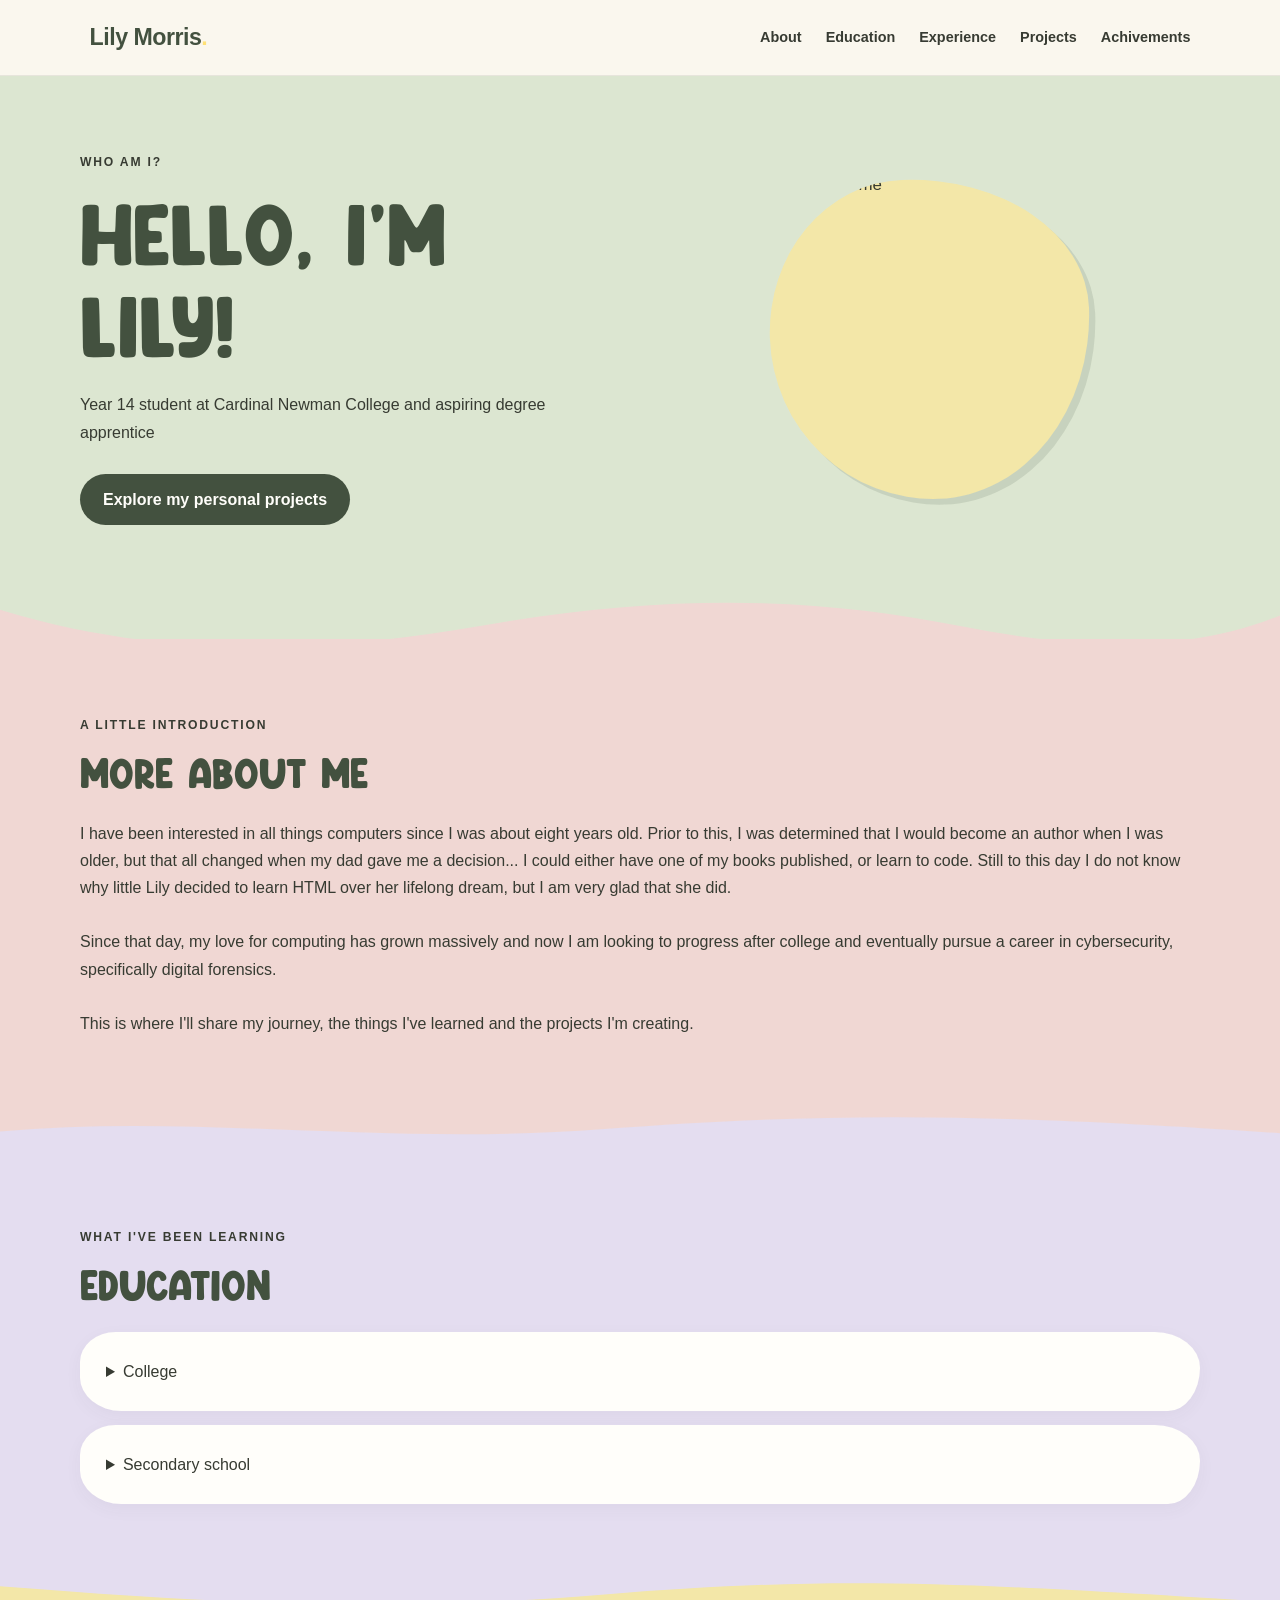
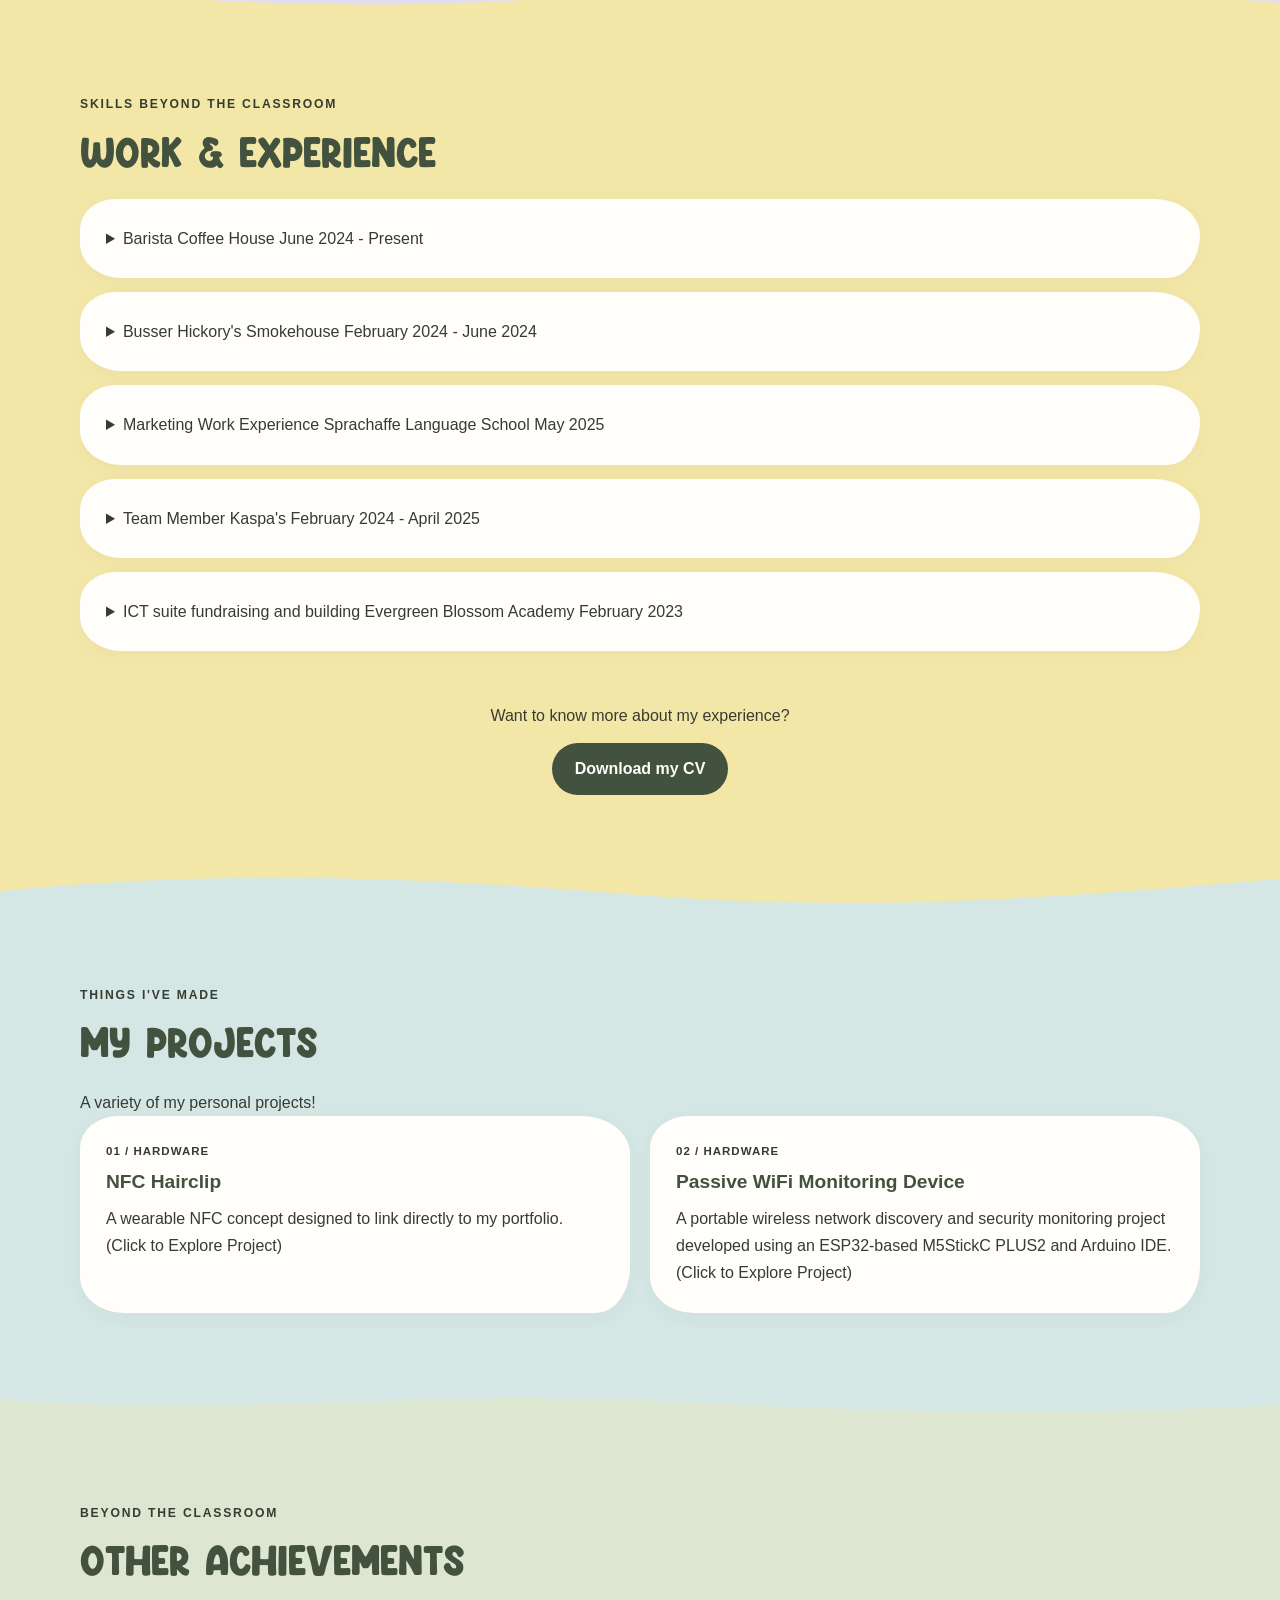
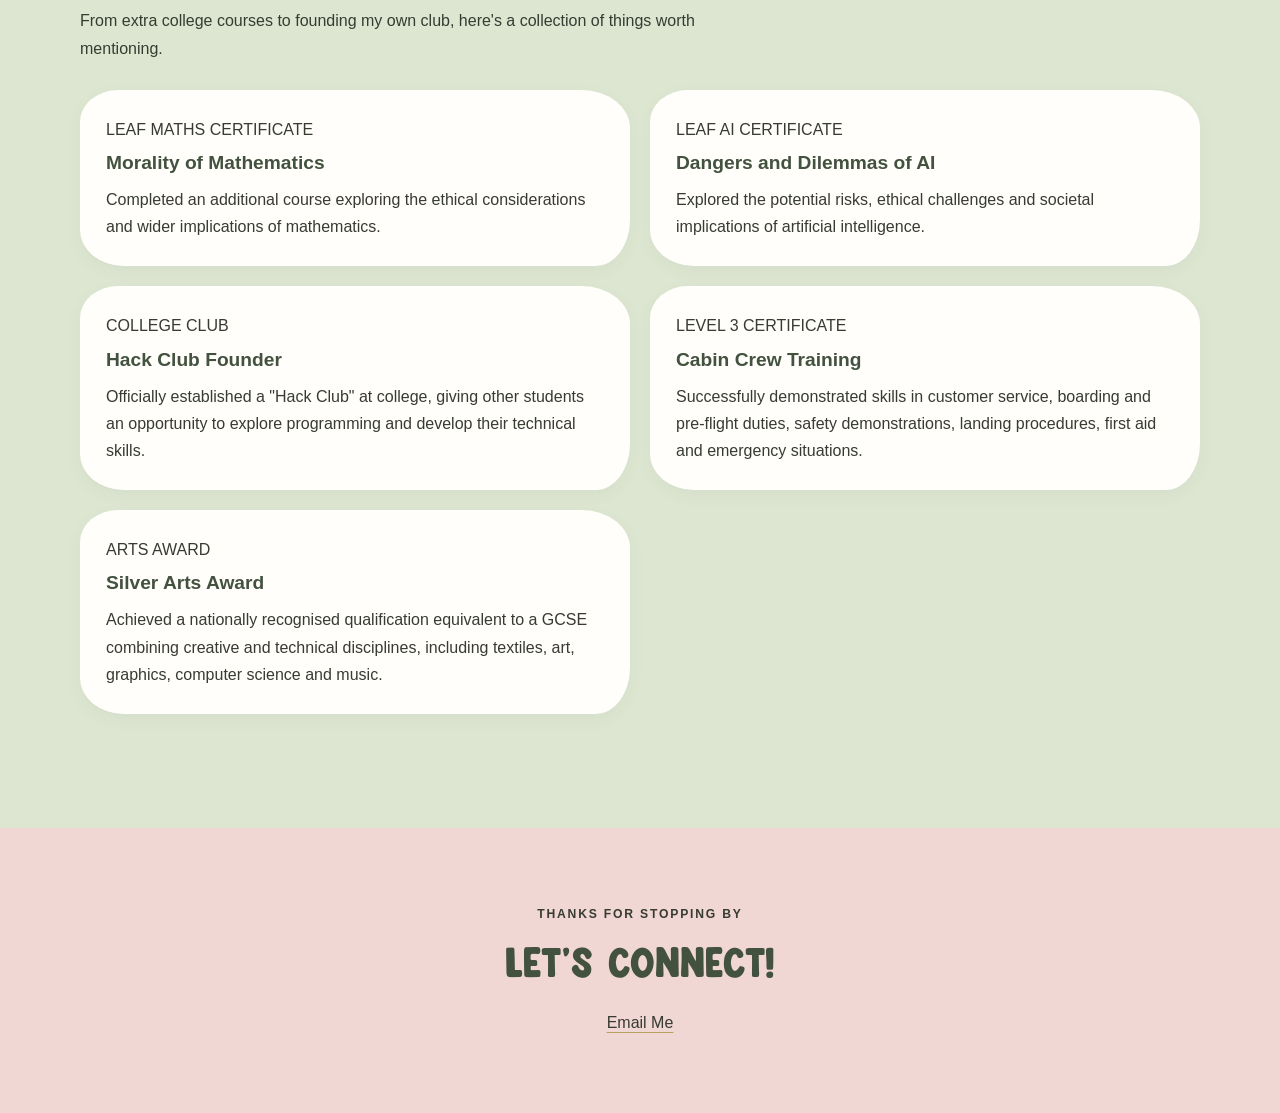
==== commit 44a80f23: "Refactor index.html for improved structure and content" ====
--- a/index.html
+++ b/index.html
@@ -309,7 +309,21 @@
                         to my portfolio.
                     </p>
                     <span class="project-link">
-                        Explore project ↗
+                        (Click to Explore Project)
+                    </span>
+                </a>
+
+                <a class="content-card project-card"
+                   href="passive-wifi-monitoring.html">
+                    <p class="project-number">02 / HARDWARE</p>
+                    <h3>Passive WiFi Monitoring Device</h3>
+                    <p>
+                        A portable wireless network discovery and security 
+                        monitoring project developed using an ESP32-based M5StickC 
+                        PLUS2 and Arduino IDE.
+                    </p>
+                    <span class="project-link">
+                        (Click to Explore Project)
                     </span>
                 </a>
 
